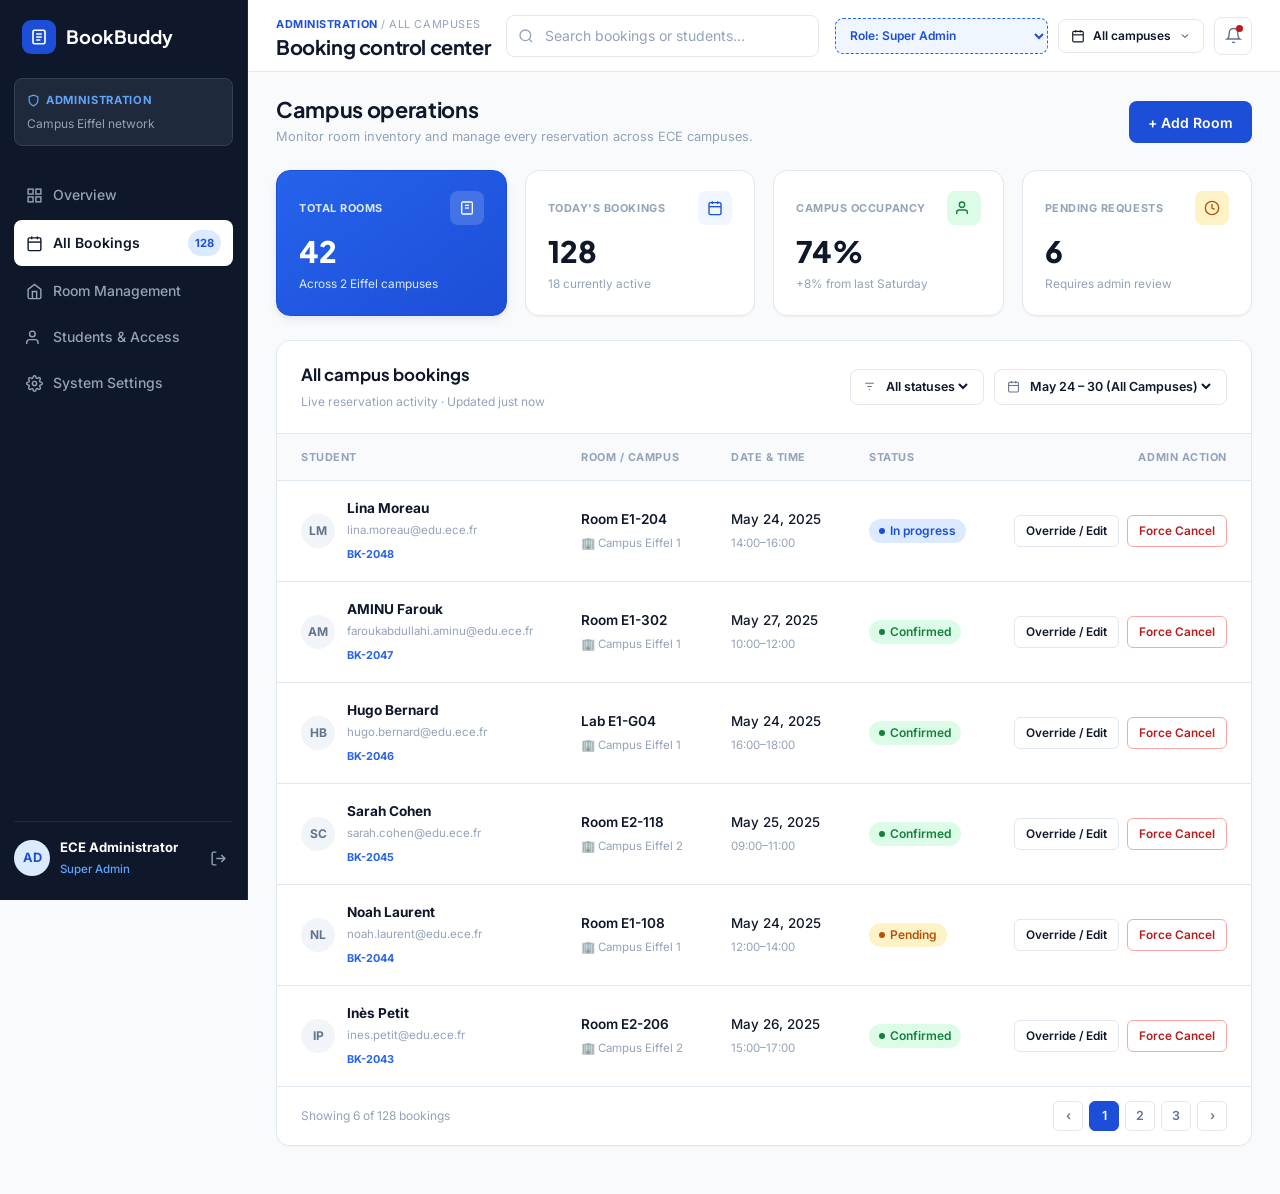
==== admin.html @ 1bf8eba7 "feat: add my bookings management and admin control panel" ====
<!DOCTYPE html>
<html lang="en">
<head>
  <meta charset="UTF-8" />
  <meta name="viewport" content="width=device-width, initial-scale=1.0" />
  <title>BookBuddy — Administrator Control Panel</title>
  <link rel="stylesheet" href="assets/css/global.css" />
  <link rel="stylesheet" href="assets/css/admin.css" />
</head>
<body>

  <div class="app-shell">
    <!-- Dark Admin Sidebar injected by layout.js -->
    <div id="sidebar-slot"></div>

    <div class="main-wrapper">
      <!-- Top Navbar injected by layout.js -->
      <div id="navbar-slot"></div>

      <main class="page-content">

        <!-- Campus Operations Header -->
        <section class="admin-ops-header">
          <div>
            <h2 class="ops-title">Campus operations</h2>
            <p class="ops-subtitle">Monitor room inventory and manage every reservation across ECE campuses.</p>
          </div>

          <button type="button" id="open-add-room-btn" class="btn btn-primary">
            <span>+ Add Room</span>
          </button>
        </section>

        <!-- 4 KPI Metric Cards (Screen 7) -->
        <section class="grid-4 admin-kpi-grid" aria-label="Campus KPIs">

          <!-- Card 1: Primary Blue Highlighted Card -->
          <article class="kpi-card kpi-card-primary">
            <div class="kpi-top">
              <span class="kpi-label">TOTAL ROOMS</span>
              <span class="kpi-icon-box kpi-icon-light">
                <svg width="16" height="16" viewBox="0 0 24 24" fill="none" stroke="currentColor" stroke-width="2">
                  <rect x="4" y="3" width="16" height="18" rx="2"/><line x1="9" y1="8" x2="15" y2="8"/><line x1="9" y1="12" x2="15" y2="12"/>
                </svg>
              </span>
            </div>
            <div id="kpi-total-rooms" class="kpi-value">42</div>
            <div class="kpi-subtext">Across 2 Eiffel campuses</div>
          </article>

          <!-- Card 2: Today's Bookings -->
          <article class="kpi-card">
            <div class="kpi-top">
              <span class="kpi-label">TODAY'S BOOKINGS</span>
              <span class="kpi-icon-box kpi-icon-blue">
                <svg width="16" height="16" viewBox="0 0 24 24" fill="none" stroke="currentColor" stroke-width="2">
                  <rect x="3" y="4" width="18" height="18" rx="2"/><line x1="16" y1="2" x2="16" y2="6"/><line x1="8" y1="2" x2="8" y2="6"/><line x1="3" y1="10" x2="21" y2="10"/>
                </svg>
              </span>
            </div>
            <div id="kpi-todays-bookings" class="kpi-value">128</div>
            <div class="kpi-subtext">18 currently active</div>
          </article>

          <!-- Card 3: Campus Occupancy -->
          <article class="kpi-card">
            <div class="kpi-top">
              <span class="kpi-label">CAMPUS OCCUPANCY</span>
              <span class="kpi-icon-box kpi-icon-green">
                <svg width="16" height="16" viewBox="0 0 24 24" fill="none" stroke="currentColor" stroke-width="2">
                  <path d="M17 21v-2a4 4 0 0 0-4-4H5a4 4 0 0 0-4 4v2"/><circle cx="9" cy="7" r="4"/>
                </svg>
              </span>
            </div>
            <div id="kpi-occupancy" class="kpi-value">74%</div>
            <div class="kpi-subtext">+8% from last Saturday</div>
          </article>

          <!-- Card 4: Pending Requests -->
          <article class="kpi-card">
            <div class="kpi-top">
              <span class="kpi-label">PENDING REQUESTS</span>
              <span class="kpi-icon-box kpi-icon-amber">
                <svg width="16" height="16" viewBox="0 0 24 24" fill="none" stroke="currentColor" stroke-width="2">
                  <circle cx="12" cy="12" r="10"/><polyline points="12 6 12 12 16 14"/>
                </svg>
              </span>
            </div>
            <div id="kpi-pending" class="kpi-value">6</div>
            <div class="kpi-subtext">Requires admin review</div>
          </article>

        </section>

        <!-- Master Campus Bookings Table Card -->
        <section class="admin-table-card">
          <div class="table-card-header">
            <div>
              <h3 class="table-card-title">All campus bookings</h3>
              <p class="table-card-sub">Live reservation activity · Updated just now</p>
            </div>

            <div class="table-filters-right">
              <div class="table-filter-pill">
                <svg width="13" height="13" viewBox="0 0 24 24" fill="none" stroke="currentColor" stroke-width="2">
                  <line x1="4" y1="6" x2="20" y2="6"/><line x1="8" y1="12" x2="16" y2="12"/><line x1="11" y1="18" x2="13" y2="18"/>
                </svg>
                <select id="admin-status-filter" aria-label="Filter bookings by status">
                  <option value="all">All statuses</option>
                  <option value="Confirmed">Confirmed</option>
                  <option value="In progress">In progress</option>
                  <option value="Pending">Pending</option>
                  <option value="Cancelled">Cancelled</option>
                </select>
              </div>

              <div class="table-filter-pill">
                <svg width="13" height="13" viewBox="0 0 24 24" fill="none" stroke="currentColor" stroke-width="2">
                  <rect x="3" y="4" width="18" height="18" rx="2"/><line x1="16" y1="2" x2="16" y2="6"/><line x1="8" y1="2" x2="8" y2="6"/><line x1="3" y1="10" x2="21" y2="10"/>
                </svg>
                <select id="admin-campus-filter" aria-label="Filter bookings by campus">
                  <option value="all">May 24 – 30 (All Campuses)</option>
                  <option value="Campus Eiffel 1">Campus Eiffel 1</option>
                  <option value="Campus Eiffel 2">Campus Eiffel 2</option>
                </select>
              </div>
            </div>
          </div>

          <!-- Responsive Table Wrapper -->
          <div class="table-responsive-wrapper">
            <table class="bookings-table">
              <thead>
                <tr>
                  <th>STUDENT</th>
                  <th>ROOM / CAMPUS</th>
                  <th>DATE &amp; TIME</th>
                  <th>STATUS</th>
                  <th style="text-align: right;">ADMIN ACTION</th>
                </tr>
              </thead>
              <tbody id="admin-bookings-tbody"></tbody>
            </table>
          </div>

          <!-- Table Footer & Pagination -->
          <div class="table-card-footer">
            <span id="table-showing-label" class="showing-text">Showing 6 of 128 bookings</span>

            <div class="pagination-controls" role="navigation" aria-label="Table Pagination">
              <button type="button" class="page-btn" aria-label="Previous page">‹</button>
              <button type="button" class="page-btn active">1</button>
              <button type="button" class="page-btn">2</button>
              <button type="button" class="page-btn">3</button>
              <button type="button" class="page-btn" aria-label="Next page">›</button>
            </div>
          </div>
        </section>

      </main>
    </div>
  </div>

  <!-- ======================================================================
       Modal 1: + Add New Room Modal (Pushes directly into localStorage)
       ====================================================================== -->
  <div id="add-room-modal" class="modal-overlay" role="dialog" aria-modal="true" aria-labelledby="add-room-title" hidden>
    <div class="modal-card">
      <div class="modal-header">
        <div>
          <h2 id="add-room-title" class="modal-title">Add New Campus Room</h2>
          <p class="modal-subtitle">Publish a new study room or lab to the BookBuddy catalog.</p>
        </div>
        <button type="button" id="close-add-room-btn" class="modal-close-btn" aria-label="Close modal">✕</button>
      </div>

      <form id="add-room-form" class="modal-body">
        <div class="modal-row-2">
          <div class="form-group">
            <label for="new-room-name" class="form-label">Room Name / Number</label>
            <input type="text" id="new-room-name" class="form-input" placeholder="e.g. Room E2-304" required />
          </div>

          <div class="form-group">
            <label for="new-room-campus" class="form-label">Campus</label>
            <select id="new-room-campus" class="form-select">
              <option value="Campus Eiffel 1">Campus Eiffel 1</option>
              <option value="Campus Eiffel 2">Campus Eiffel 2</option>
            </select>
          </div>
        </div>

        <div class="modal-row-3">
          <div class="form-group">
            <label for="new-room-floor" class="form-label">Floor</label>
            <select id="new-room-floor" class="form-select">
              <option value="Ground floor">Ground floor</option>
              <option value="Floor 1">Floor 1</option>
              <option value="Floor 2" selected>Floor 2</option>
              <option value="Floor 3">Floor 3</option>
            </select>
          </div>

          <div class="form-group">
            <label for="new-room-category" class="form-label">Room Type</label>
            <select id="new-room-category" class="form-select">
              <option value="Group Work">Group Work</option>
              <option value="Silent Study">Silent Study</option>
              <option value="Lab">Lab</option>
            </select>
          </div>

          <div class="form-group">
            <label for="new-room-capacity" class="form-label">Max Capacity</label>
            <input type="number" id="new-room-capacity" class="form-input" min="1" max="40" value="6" required />
          </div>
        </div>

        <div class="form-group">
          <label class="form-label">Included Amenities</label>
          <div class="amenities-checkbox-grid">
            <label class="amenity-check-pill"><input type="checkbox" value="Whiteboard" checked /> Whiteboard</label>
            <label class="amenity-check-pill"><input type="checkbox" value="TV" checked /> TV Display</label>
            <label class="amenity-check-pill"><input type="checkbox" value="Projector" /> Projector</label>
            <label class="amenity-check-pill"><input type="checkbox" value="PC stations" /> PC stations</label>
          </div>
        </div>

        <div class="modal-footer">
          <button type="button" id="cancel-add-room-btn" class="btn btn-outline btn-sm">Cancel</button>
          <button type="submit" class="btn btn-primary btn-sm">+ Publish Room</button>
        </div>
      </form>
    </div>
  </div>

  <!-- ======================================================================
       Modal 2: Admin Override / Edit Reservation Modal
       ====================================================================== -->
  <div id="override-modal" class="modal-overlay" role="dialog" aria-modal="true" aria-labelledby="override-modal-title" hidden>
    <div class="modal-card">
      <div class="modal-header">
        <div>
          <h2 id="override-modal-title" class="modal-title">Override Reservation</h2>
          <p id="override-modal-sub" class="modal-subtitle">Modify booking status, room assignment, or schedule.</p>
        </div>
        <button type="button" id="close-override-btn" class="modal-close-btn" aria-label="Close modal">✕</button>
      </div>

      <form id="override-booking-form" class="modal-body">
        <div class="modal-row-2">
          <div class="form-group">
            <label for="override-room" class="form-label">Assigned Room</label>
            <input type="text" id="override-room" class="form-input" required />
          </div>

          <div class="form-group">
            <label for="override-status" class="form-label">Reservation Status</label>
            <select id="override-status" class="form-select">
              <option value="Confirmed">Confirmed</option>
              <option value="In progress">In progress</option>
              <option value="Pending">Pending</option>
              <option value="Cancelled">Cancelled</option>
            </select>
          </div>
        </div>

        <div class="form-group">
          <label for="override-slot" class="form-label">Time Window</label>
          <input type="text" id="override-slot" class="form-input" placeholder="e.g. 14:00–16:00" required />
        </div>

        <div class="modal-footer">
          <button type="button" id="cancel-override-btn" class="btn btn-outline btn-sm">Close</button>
          <button type="submit" class="btn btn-primary btn-sm">Apply Override</button>
        </div>
      </form>
    </div>
  </div>

  <!-- Feedback Toast -->
  <div id="admin-toast" class="toast-banner" role="status" aria-live="polite" hidden></div>

  <script src="assets/js/layout.js"></script>
  <script src="assets/js/admin.js"></script>
</body>
</html>
---- assets/css/global.css ----
/* ==========================================================================
   BookBuddy Global Stylesheet & Core Component Library
   ========================================================================== */

@import url('https://fonts.googleapis.com/css2?family=Inter:wght@400;500;600;700&family=Plus+Jakarta+Sans:wght@600;700;800&display=swap');
@import url('variables.css');

/* 1. CSS Reset & Base Setup */
*, *::before, *::after {
  box-sizing: border-box;
  margin: 0;
  padding: 0;
}

html {
  font-size: 16px;
  scroll-behavior: smooth;
  -webkit-font-smoothing: antialiased;
}

body {
  font-family: var(--font-sans);
  font-size: var(--text-body-size);
  line-height: var(--text-body-lh);
  color: var(--color-text-primary);
  background-color: var(--color-bg-canvas);
  min-height: 100vh;
}

a {
  color: inherit;
  text-decoration: none;
  transition: color var(--transition-fast);
}

ul, ol {
  list-style: none;
}

img {
  max-width: 100%;
  display: block;
}

button, input, select, textarea {
  font-family: inherit;
  font-size: inherit;
  color: inherit;
}

/* 2. Typography Hierarchy (Style Guide Section 02) */
h1, .text-display {
  font-family: var(--font-brand);
  font-size: var(--text-display-size);
  line-height: var(--text-display-lh);
  font-weight: 700;
  letter-spacing: -0.02em;
  color: var(--color-text-primary);
}

h2, .text-h2 {
  font-family: var(--font-brand);
  font-size: var(--text-h2-size);
  line-height: var(--text-h2-lh);
  font-weight: 600;
  letter-spacing: -0.015em;
  color: var(--color-text-primary);
}

h3, .text-h3 {
  font-family: var(--font-brand);
  font-size: var(--text-h3-size);
  line-height: var(--text-h3-lh);
  font-weight: 500;
  color: var(--color-text-primary);
}

.text-body {
  font-size: var(--text-body-size);
  line-height: var(--text-body-lh);
  font-weight: 400;
}

.text-caption {
  font-size: var(--text-caption-size);
  line-height: var(--text-caption-lh);
  font-weight: 500;
}

.text-secondary { color: var(--color-text-secondary); }
.text-muted { color: var(--color-text-muted); }
.text-accent { color: var(--color-accent); }

/* 3. Status Badges & Filter Chips (Style Guide Section 03) */
.badge {
  display: inline-flex;
  align-items: center;
  gap: 5px;
  padding: 4px 10px;
  border-radius: var(--radius-pill);
  font-size: var(--text-caption-size);
  line-height: var(--text-caption-lh);
  font-weight: 600;
  white-space: nowrap;
  user-select: none;
}

.badge-available {
  background-color: var(--status-available-bg);
  color: var(--status-available-text);
}

.badge-full {
  background-color: var(--status-full-bg);
  color: var(--status-full-text);
}

.badge-event {
  background-color: var(--status-event-bg);
  color: var(--status-event-text);
}

.badge-progress {
  background-color: var(--status-progress-bg);
  color: var(--status-progress-text);
}

/* Interactive Filter Chips */
.chip {
  display: inline-flex;
  align-items: center;
  gap: 6px;
  height: 34px;
  padding: 0 14px;
  border-radius: var(--radius-pill);
  border: 1px solid var(--color-border);
  background-color: var(--color-bg-surface);
  color: var(--color-text-secondary);
  font-size: var(--text-caption-size);
  font-weight: 500;
  cursor: pointer;
  transition: all var(--transition-fast);
}

.chip:hover {
  border-color: var(--color-text-muted);
  color: var(--color-text-primary);
}

.chip.active {
  background-color: var(--color-accent-tint);
  border-color: var(--color-accent);
  color: var(--color-primary);
  font-weight: 600;
}

/* 4. Core Component Library: Buttons & Inputs (Style Guide Section 04) */
.btn {
  display: inline-flex;
  align-items: center;
  justify-content: center;
  gap: 8px;
  height: var(--control-height);
  padding: 0 18px;
  border-radius: var(--radius-md);
  font-size: var(--text-body-size);
  font-weight: 600;
  border: 1px solid transparent;
  cursor: pointer;
  transition: all var(--transition-fast);
  white-space: nowrap;
}

.btn-primary {
  background-color: var(--color-primary);
  color: var(--color-text-inverse);
}

.btn-primary:hover:not(:disabled) {
  background-color: var(--color-primary-hover);
  box-shadow: 0 4px 10px rgba(29, 78, 216, 0.22);
}

.btn-outline {
  background-color: var(--color-bg-surface);
  border-color: var(--color-border);
  color: var(--color-text-primary);
}

.btn-outline:hover:not(:disabled) {
  background-color: var(--color-bg-canvas);
  border-color: var(--color-text-muted);
}

.btn-danger {
  background-color: var(--color-bg-surface);
  border-color: var(--status-full-border);
  color: var(--status-full-text);
}

.btn-danger:hover:not(:disabled) {
  background-color: var(--status-full-bg);
}

.btn-disabled,
.btn:disabled {
  background-color: var(--color-bg-muted);
  border-color: var(--color-border);
  color: var(--color-text-muted);
  cursor: not-allowed;
  box-shadow: none;
}

.btn-block {
  width: 100%;
}

.btn-sm {
  height: 34px;
  padding: 0 12px;
  font-size: var(--text-caption-size);
}

/* Form Controls */
.form-group {
  display: flex;
  flex-direction: column;
  gap: 6px;
}

.form-label {
  font-size: var(--text-caption-size);
  font-weight: 600;
  color: var(--color-text-primary);
}

.input-wrapper {
  position: relative;
  display: flex;
  align-items: center;
}

.input-icon {
  position: absolute;
  left: 12px;
  color: var(--color-text-muted);
  pointer-events: none;
  display: flex;
  align-items: center;
}

.form-input, .form-select {
  width: 100%;
  height: var(--control-height);
  padding: 0 14px;
  border-radius: var(--radius-md);
  border: 1px solid var(--color-border);
  background-color: var(--color-bg-surface);
  color: var(--color-text-primary);
  font-size: var(--text-body-size);
  transition: border-color var(--transition-fast), box-shadow var(--transition-fast);
  outline: none;
}

.input-wrapper .form-input {
  padding-left: 38px;
}

.form-input::placeholder {
  color: var(--color-text-muted);
}

.form-input:focus, .form-select:focus {
  border: 2px solid var(--color-accent);
  padding-left: 13px;
}

.input-wrapper .form-input:focus {
  padding-left: 37px;
}

.form-input.input-error {
  border: 1.5px solid var(--status-full-text);
}

.error-message {
  font-size: var(--text-caption-size);
  color: var(--status-full-text);
  margin-top: 2px;
}

/* 5. Brand Logo Component */
.brand-logo {
  display: inline-flex;
  align-items: center;
  gap: 10px;
  font-family: var(--font-brand);
  font-weight: 700;
  font-size: 1.15rem;
  color: var(--color-text-primary);
}

.brand-logo-icon {
  width: 34px;
  height: 34px;
  border-radius: 9px;
  background-color: var(--color-primary);
  color: var(--color-text-inverse);
  display: inline-flex;
  align-items: center;
  justify-content: center;
  flex-shrink: 0;
}

/* 6. Authenticated App Shell (Sidebar + Main Content Area) */
.app-shell {
  display: flex;
  min-height: 100vh;
  background-color: var(--color-bg-canvas);
}

.sidebar {
  width: var(--sidebar-width);
  background-color: var(--color-bg-surface);
  border-right: 1px solid var(--color-border);
  display: flex;
  flex-direction: column;
  justify-content: space-between;
  position: fixed;
  top: 0;
  left: 0;
  bottom: 0;
  z-index: 100;
  padding: 20px 14px;
  transition: transform 0.25s ease;
}

/* Admin Dark Sidebar Theme (Screen 7) */
.sidebar.sidebar-dark {
  background-color: var(--color-text-primary);
  border-right-color: #1E293B;
  color: var(--color-text-inverse);
}

.sidebar.sidebar-dark .brand-logo {
  color: var(--color-text-inverse);
}

.sidebar-top {
  display: flex;
  flex-direction: column;
  gap: 24px;
}

.sidebar-brand-box {
  padding: 0 8px;
}

.admin-badge-box {
  background-color: #1E293B;
  border: 1px solid #334155;
  border-radius: var(--radius-md);
  padding: 10px 12px;
  margin-bottom: 4px;
}

.admin-badge-title {
  font-size: 0.7rem;
  font-weight: 700;
  letter-spacing: 0.06em;
  text-transform: uppercase;
  color: #60A5FA;
  display: flex;
  align-items: center;
  gap: 6px;
}

.admin-badge-sub {
  font-size: 0.75rem;
  color: var(--color-text-muted);
  margin-top: 2px;
}

.sidebar-nav {
  display: flex;
  flex-direction: column;
  gap: 4px;
}

.nav-item {
  display: flex;
  align-items: center;
  justify-content: space-between;
  padding: 10px 12px;
  border-radius: var(--radius-md);
  color: var(--color-text-secondary);
  font-weight: 500;
  font-size: var(--text-body-size);
  transition: all var(--transition-fast);
}

.nav-item-left {
  display: flex;
  align-items: center;
  gap: 10px;
}

.nav-item:hover {
  background-color: var(--color-bg-canvas);
  color: var(--color-text-primary);
}

.nav-item.active {
  background-color: var(--color-accent-tint);
  color: var(--color-primary);
  font-weight: 600;
}

.sidebar-dark .nav-item {
  color: var(--color-text-muted);
}

.sidebar-dark .nav-item:hover {
  background-color: #1E293B;
  color: var(--color-text-inverse);
}

.sidebar-dark .nav-item.active {
  background-color: var(--color-bg-surface);
  color: var(--color-text-primary);
}

.nav-count-pill {
  background-color: #DBEAFE;
  color: var(--color-primary);
  font-size: 0.7rem;
  font-weight: 700;
  padding: 2px 7px;
  border-radius: var(--radius-pill);
}

.sidebar-footer {
  border-top: 1px solid var(--color-border);
  padding-top: 14px;
  display: flex;
  align-items: center;
  justify-content: space-between;
  gap: 8px;
}

.sidebar-dark .sidebar-footer {
  border-top-color: #1E293B;
}

.user-profile-mini {
  display: flex;
  align-items: center;
  gap: 10px;
  overflow: hidden;
}

.avatar-circle {
  width: 36px;
  height: 36px;
  border-radius: 50%;
  background-color: #DBEAFE;
  color: var(--color-primary);
  font-weight: 700;
  font-size: 0.8rem;
  display: inline-flex;
  align-items: center;
  justify-content: center;
  flex-shrink: 0;
}

.user-info-text {
  overflow: hidden;
}

.user-info-name {
  font-size: 0.82rem;
  font-weight: 700;
  white-space: nowrap;
  overflow: hidden;
  text-overflow: ellipsis;
}

.user-info-role {
  font-size: 0.72rem;
  color: var(--color-accent);
  font-weight: 500;
}

.sidebar-dark .user-info-role {
  color: #60A5FA;
}

.logout-btn {
  background: transparent;
  border: none;
  color: var(--color-text-muted);
  cursor: pointer;
  padding: 6px;
  border-radius: var(--radius-sm);
  display: inline-flex;
  align-items: center;
}

.logout-btn:hover {
  color: var(--status-full-text);
  background-color: var(--status-full-bg);
}

/* Main Content Wrapper */
.main-wrapper {
  flex: 1;
  margin-left: var(--sidebar-width);
  display: flex;
  flex-direction: column;
  min-width: 0;
}

/* Top Navbar */
.top-navbar {
  height: var(--navbar-height);
  background-color: var(--color-bg-surface);
  border-bottom: 1px solid var(--color-border);
  padding: 0 28px;
  display: flex;
  align-items: center;
  justify-content: space-between;
  gap: 16px;
  position: sticky;
  top: 0;
  z-index: 80;
}

.navbar-left {
  display: flex;
  align-items: center;
  gap: 14px;
}

.mobile-menu-btn {
  display: none;
  background: none;
  border: 1px solid var(--color-border);
  border-radius: var(--radius-md);
  padding: 8px;
  cursor: pointer;
}

.page-title-group h1 {
  font-size: 1.25rem;
  line-height: 1.5rem;
  font-weight: 700;
}

.page-title-group p {
  font-size: 0.75rem;
  color: var(--color-text-secondary);
}

.navbar-search {
  flex: 1;
  max-width: 400px;
}

.navbar-right {
  display: flex;
  align-items: center;
  gap: 10px;
}

.role-switcher-select {
  height: 36px;
  padding: 0 10px;
  border-radius: var(--radius-md);
  border: 1px dashed var(--color-accent);
  background-color: var(--color-accent-tint);
  color: var(--color-primary);
  font-size: 0.75rem;
  font-weight: 600;
  cursor: pointer;
}

.icon-btn {
  width: 38px;
  height: 38px;
  border-radius: var(--radius-md);
  border: 1px solid var(--color-border);
  background-color: var(--color-bg-surface);
  color: var(--color-text-secondary);
  display: inline-flex;
  align-items: center;
  justify-content: center;
  cursor: pointer;
  position: relative;
}

.icon-btn .notif-dot {
  position: absolute;
  top: 7px;
  right: 8px;
  width: 7px;
  height: 7px;
  background-color: var(--status-full-text);
  border-radius: 50%;
}

.page-content {
  padding: 24px 28px 48px;
  max-width: 1360px;
  width: 100%;
  margin: 0 auto;
}

/* Responsive Utilities & Grid System */
.grid-3 {
  display: grid;
  grid-template-columns: repeat(3, minmax(0, 1fr));
  gap: 20px;
}

.grid-4 {
  display: grid;
  grid-template-columns: repeat(4, minmax(0, 1fr));
  gap: 18px;
}

/* Mobile Sidebar Backdrop */
.sidebar-backdrop {
  display: none;
  position: fixed;
  inset: 0;
  background: rgba(15, 23, 42, 0.45);
  z-index: 90;
}

/* Tablet & Mobile Breakpoints */
@media (max-width: 1024px) {
  .grid-3 {
    grid-template-columns: repeat(2, minmax(0, 1fr));
  }
  .grid-4 {
    grid-template-columns: repeat(2, minmax(0, 1fr));
  }
}

@media (max-width: 768px) {
  .sidebar {
    transform: translateX(-100%);
  }
  .sidebar.open {
    transform: translateX(0);
  }
  .sidebar-backdrop.open {
    display: block;
  }
  .main-wrapper {
    margin-left: 0;
  }
  .mobile-menu-btn {
    display: inline-flex;
  }
  .navbar-search {
    display: none;
  }
  .top-navbar {
    padding: 0 16px;
  }
  .page-content {
    padding: 18px 16px 36px;
  }
  .grid-3, .grid-4 {
    grid-template-columns: 1fr;
  }
}
---- assets/css/admin.css ----
/* ==========================================================================
   Screen 7: Administrator Control Panel Styles
   ========================================================================== */

.admin-ops-header {
  display: flex;
  align-items: center;
  justify-content: space-between;
  gap: 16px;
  margin-bottom: 22px;
}

.ops-title {
  font-size: 1.35rem;
  line-height: 1.75rem;
  font-weight: 700;
}

.ops-subtitle {
  font-size: 0.8rem;
  color: var(--color-text-muted);
  margin-top: 2px;
}

/* 1. KPI Metric Cards */
.admin-kpi-grid {
  margin-bottom: 24px;
}

.kpi-card {
  background-color: var(--color-bg-surface);
  border: 1px solid var(--color-border);
  border-radius: 14px;
  padding: 20px 22px;
  box-shadow: var(--shadow-xs);
}

.kpi-card-primary {
  background: linear-gradient(145deg, #2563EB 0%, #1D4ED8 100%);
  border-color: var(--color-primary);
  color: var(--color-text-inverse);
  box-shadow: var(--shadow-md);
}

.kpi-top {
  display: flex;
  align-items: center;
  justify-content: space-between;
  margin-bottom: 10px;
}

.kpi-label {
  font-size: 0.68rem;
  font-weight: 700;
  letter-spacing: 0.05em;
  text-transform: uppercase;
  color: var(--color-text-muted);
}

.kpi-card-primary .kpi-label {
  color: #DBEAFE;
}

.kpi-icon-box {
  width: 34px;
  height: 34px;
  border-radius: 8px;
  display: inline-flex;
  align-items: center;
  justify-content: center;
}

.kpi-icon-light {
  background: rgba(255, 255, 255, 0.16);
  color: #FFFFFF;
}

.kpi-icon-blue {
  background-color: var(--color-accent-tint);
  color: var(--color-primary);
}

.kpi-icon-green {
  background-color: var(--status-available-bg);
  color: var(--status-available-text);
}

.kpi-icon-amber {
  background-color: var(--status-event-bg);
  color: var(--status-event-text);
}

.kpi-value {
  font-family: var(--font-brand);
  font-size: 1.85rem;
  line-height: 2.1rem;
  font-weight: 800;
  margin-bottom: 4px;
}

.kpi-subtext {
  font-size: 0.74rem;
  color: var(--color-text-muted);
}

.kpi-card-primary .kpi-subtext {
  color: #DBEAFE;
}

/* 2. Master Bookings Table Card */
.admin-table-card {
  background-color: var(--color-bg-surface);
  border: 1px solid var(--color-border);
  border-radius: 14px;
  box-shadow: var(--shadow-xs);
  overflow: hidden;
}

.table-card-header {
  padding: 20px 24px;
  border-bottom: 1px solid var(--color-border);
  display: flex;
  align-items: center;
  justify-content: space-between;
  flex-wrap: wrap;
  gap: 14px;
}

.table-card-title {
  font-size: 1.05rem;
  font-weight: 700;
}

.table-card-sub {
  font-size: 0.75rem;
  color: var(--color-text-muted);
  margin-top: 2px;
}

.table-filters-right {
  display: flex;
  align-items: center;
  flex-wrap: wrap;
  gap: 10px;
}

.table-filter-pill {
  display: inline-flex;
  align-items: center;
  gap: 6px;
  height: 36px;
  padding: 0 12px;
  border-radius: var(--radius-md);
  border: 1px solid var(--color-border);
  background-color: var(--color-bg-surface);
  color: var(--color-text-secondary);
}

.table-filter-pill select {
  border: none;
  background: transparent;
  font-size: 0.78rem;
  font-weight: 600;
  color: var(--color-text-primary);
  outline: none;
  cursor: pointer;
}

/* Table Layout */
.table-responsive-wrapper {
  width: 100%;
  overflow-x: auto;
}

.bookings-table {
  width: 100%;
  border-collapse: collapse;
  min-width: 780px;
}

.bookings-table th {
  text-align: left;
  padding: 12px 24px;
  font-size: 0.68rem;
  font-weight: 700;
  letter-spacing: 0.05em;
  text-transform: uppercase;
  color: var(--color-text-muted);
  background-color: #F8FAFC;
  border-bottom: 1px solid var(--color-border);
}

.bookings-table td {
  padding: 16px 24px;
  border-bottom: 1px solid var(--color-border);
  vertical-align: middle;
}

.bookings-table tbody tr:hover {
  background-color: #FAFCFF;
}

.student-cell {
  display: flex;
  align-items: center;
  gap: 12px;
}

.student-initials {
  width: 34px;
  height: 34px;
  border-radius: 50%;
  background-color: var(--color-bg-muted);
  color: var(--color-text-secondary);
  font-size: 0.75rem;
  font-weight: 700;
  display: inline-flex;
  align-items: center;
  justify-content: center;
  flex-shrink: 0;
}

.student-name {
  font-size: 0.85rem;
  font-weight: 700;
  color: var(--color-text-primary);
}

.student-email {
  font-size: 0.72rem;
  color: var(--color-text-muted);
}

.booking-id-tag {
  display: inline-block;
  font-size: 0.68rem;
  font-weight: 700;
  color: var(--color-accent);
  margin-top: 2px;
}

.room-cell-name {
  font-size: 0.85rem;
  font-weight: 600;
  color: var(--color-text-primary);
}

.room-cell-campus {
  font-size: 0.72rem;
  color: var(--color-text-muted);
  margin-top: 2px;
}

.date-cell-main {
  font-size: 0.84rem;
  font-weight: 500;
  color: var(--color-text-primary);
}

.date-cell-time {
  font-size: 0.72rem;
  color: var(--color-text-muted);
  margin-top: 2px;
}

.status-dot {
  width: 6px;
  height: 6px;
  border-radius: 50%;
  background-color: currentColor;
  display: inline-block;
}

.admin-actions-cell {
  text-align: right;
  white-space: nowrap;
}

.admin-action-group {
  display: inline-flex;
  align-items: center;
  gap: 8px;
}

.btn-override {
  height: 32px;
  padding: 0 11px;
  font-size: 0.74rem;
  font-weight: 600;
  border-radius: var(--radius-sm);
  border: 1px solid var(--color-border);
  background-color: var(--color-bg-surface);
  color: var(--color-text-primary);
  cursor: pointer;
  transition: all var(--transition-fast);
}

.btn-override:hover {
  border-color: var(--color-accent);
  color: var(--color-primary);
  background-color: var(--color-accent-tint);
}

.btn-force-cancel {
  height: 32px;
  padding: 0 11px;
  font-size: 0.74rem;
  font-weight: 600;
  border-radius: var(--radius-sm);
  border: 1px solid var(--status-full-border);
  background-color: var(--color-bg-surface);
  color: var(--status-full-text);
  cursor: pointer;
  transition: all var(--transition-fast);
}

.btn-force-cancel:hover:not(:disabled) {
  background-color: var(--status-full-bg);
}

.btn-force-cancel:disabled {
  opacity: 0.45;
  cursor: not-allowed;
}

/* Table Footer & Pagination */
.table-card-footer {
  padding: 14px 24px;
  display: flex;
  align-items: center;
  justify-content: space-between;
  flex-wrap: wrap;
  gap: 12px;
  background-color: var(--color-bg-surface);
}

.showing-text {
  font-size: 0.75rem;
  color: var(--color-text-muted);
}

.pagination-controls {
  display: inline-flex;
  align-items: center;
  gap: 6px;
}

.page-btn {
  width: 30px;
  height: 30px;
  border-radius: var(--radius-sm);
  border: 1px solid var(--color-border);
  background-color: var(--color-bg-surface);
  color: var(--color-text-secondary);
  font-size: 0.78rem;
  font-weight: 600;
  cursor: pointer;
  display: inline-flex;
  align-items: center;
  justify-content: center;
}

.page-btn.active {
  background-color: var(--color-primary);
  border-color: var(--color-primary);
  color: var(--color-text-inverse);
}

/* 3. Modals (+ Add Room & Override) */
.modal-overlay {
  position: fixed;
  inset: 0;
  background-color: rgba(15, 23, 42, 0.58);
  backdrop-filter: blur(3px);
  display: flex;
  align-items: center;
  justify-content: center;
  padding: 20px;
  z-index: 200;
}

.modal-overlay[hidden] {
  display: none !important;
}

.modal-card {
  width: 100%;
  max-width: 520px;
  background-color: var(--color-bg-surface);
  border-radius: 16px;
  border: 1px solid var(--color-border);
  box-shadow: var(--shadow-modal);
  overflow: hidden;
}

.modal-header {
  padding: 20px 24px 14px;
  border-bottom: 1px solid var(--color-border);
  display: flex;
  align-items: flex-start;
  justify-content: space-between;
}

.modal-title {
  font-size: 1.15rem;
  font-weight: 700;
}

.modal-subtitle {
  font-size: 0.76rem;
  color: var(--color-text-muted);
}

.modal-close-btn {
  width: 30px;
  height: 30px;
  border-radius: 50%;
  border: 1px solid var(--color-border);
  background: var(--color-bg-canvas);
  cursor: pointer;
}

.modal-body {
  padding: 18px 24px 22px;
  display: flex;
  flex-direction: column;
  gap: 14px;
}

.modal-row-2 {
  display: grid;
  grid-template-columns: 1fr 1fr;
  gap: 12px;
}

.modal-row-3 {
  display: grid;
  grid-template-columns: 1fr 1fr 1fr;
  gap: 10px;
}

.amenities-checkbox-grid {
  display: flex;
  flex-wrap: wrap;
  gap: 8px;
}

.amenity-check-pill {
  display: inline-flex;
  align-items: center;
  gap: 6px;
  padding: 6px 12px;
  border-radius: var(--radius-pill);
  border: 1px solid var(--color-border);
  background-color: var(--color-bg-canvas);
  font-size: 0.76rem;
  font-weight: 500;
  cursor: pointer;
}

.modal-footer {
  border-top: 1px solid var(--color-border);
  padding-top: 14px;
  display: flex;
  align-items: center;
  justify-content: flex-end;
  gap: 10px;
}

.toast-banner {
  position: fixed;
  bottom: 24px;
  right: 24px;
  background-color: var(--color-text-primary);
  color: var(--color-text-inverse);
  padding: 12px 18px;
  border-radius: var(--radius-md);
  box-shadow: var(--shadow-lg);
  font-size: 0.82rem;
  font-weight: 500;
  z-index: 250;
}

@media (max-width: 640px) {
  .admin-ops-header {
    flex-direction: column;
    align-items: flex-start;
  }
  .modal-row-2, .modal-row-3 {
    grid-template-columns: 1fr;
  }
}
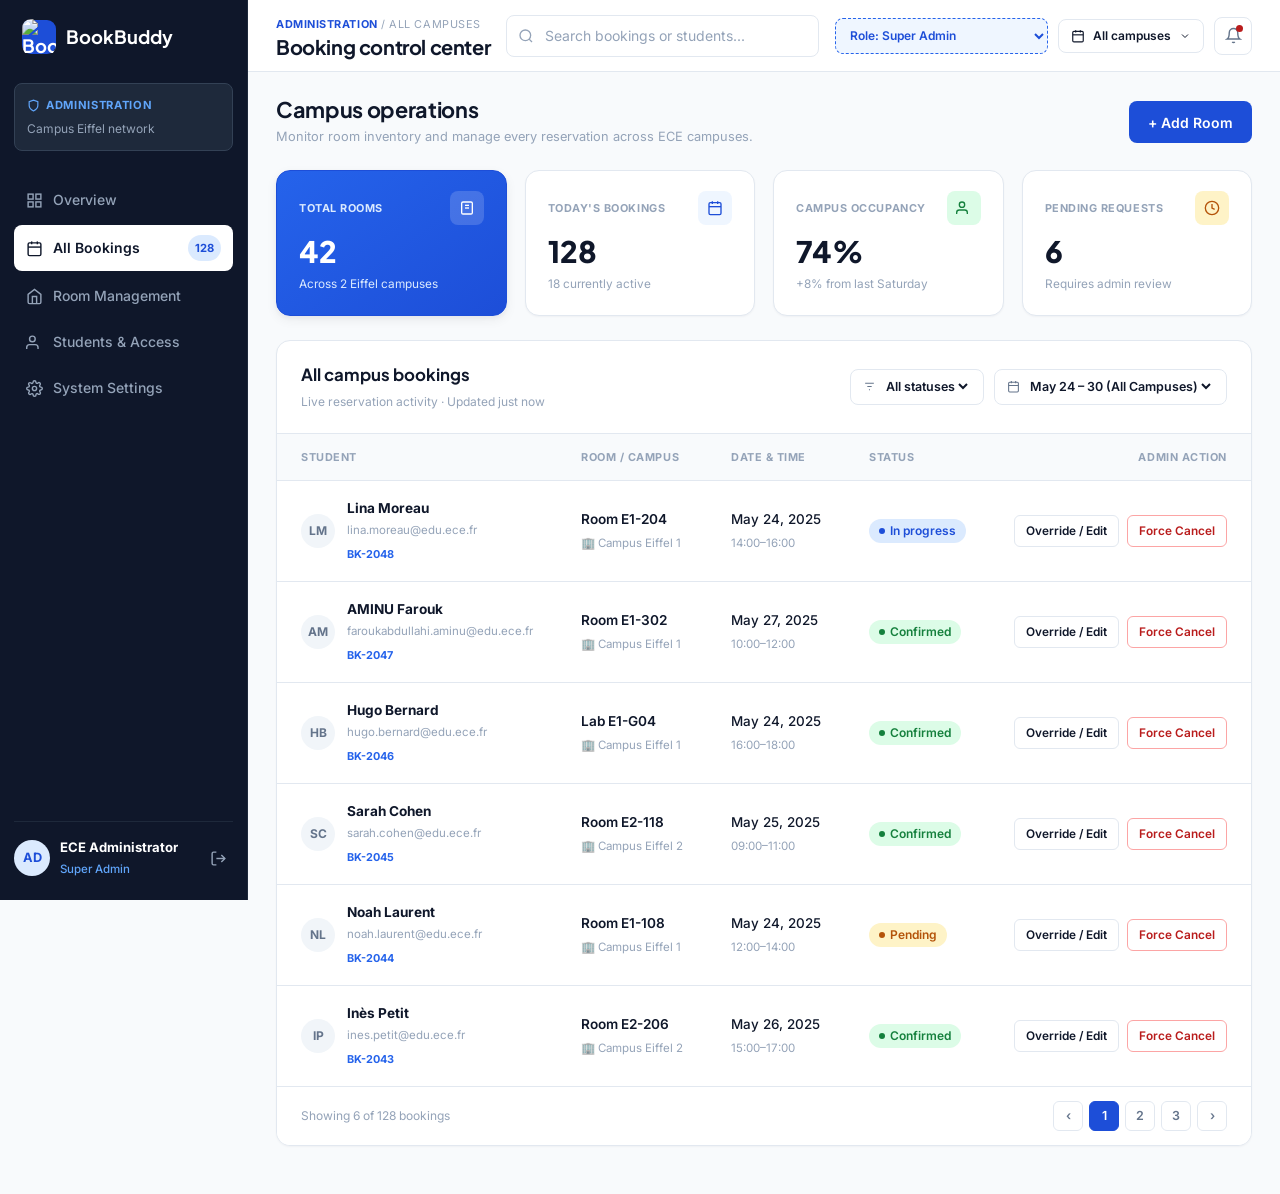
==== commit eee18e04: "chore: replace placeholder assets with local images and clean up code" ====
--- a/admin.html
+++ b/admin.html
@@ -1,5 +1,6 @@
 <!DOCTYPE html>
 <html lang="en">
+
 <head>
   <meta charset="UTF-8" />
   <meta name="viewport" content="width=device-width, initial-scale=1.0" />
@@ -7,6 +8,7 @@
   <link rel="stylesheet" href="assets/css/global.css" />
   <link rel="stylesheet" href="assets/css/admin.css" />
 </head>
+
 <body>
 
   <div class="app-shell">
@@ -40,7 +42,9 @@
               <span class="kpi-label">TOTAL ROOMS</span>
               <span class="kpi-icon-box kpi-icon-light">
                 <svg width="16" height="16" viewBox="0 0 24 24" fill="none" stroke="currentColor" stroke-width="2">
-                  <rect x="4" y="3" width="16" height="18" rx="2"/><line x1="9" y1="8" x2="15" y2="8"/><line x1="9" y1="12" x2="15" y2="12"/>
+                  <rect x="4" y="3" width="16" height="18" rx="2" />
+                  <line x1="9" y1="8" x2="15" y2="8" />
+                  <line x1="9" y1="12" x2="15" y2="12" />
                 </svg>
               </span>
             </div>
@@ -54,7 +58,10 @@
               <span class="kpi-label">TODAY'S BOOKINGS</span>
               <span class="kpi-icon-box kpi-icon-blue">
                 <svg width="16" height="16" viewBox="0 0 24 24" fill="none" stroke="currentColor" stroke-width="2">
-                  <rect x="3" y="4" width="18" height="18" rx="2"/><line x1="16" y1="2" x2="16" y2="6"/><line x1="8" y1="2" x2="8" y2="6"/><line x1="3" y1="10" x2="21" y2="10"/>
+                  <rect x="3" y="4" width="18" height="18" rx="2" />
+                  <line x1="16" y1="2" x2="16" y2="6" />
+                  <line x1="8" y1="2" x2="8" y2="6" />
+                  <line x1="3" y1="10" x2="21" y2="10" />
                 </svg>
               </span>
             </div>
@@ -68,7 +75,8 @@
               <span class="kpi-label">CAMPUS OCCUPANCY</span>
               <span class="kpi-icon-box kpi-icon-green">
                 <svg width="16" height="16" viewBox="0 0 24 24" fill="none" stroke="currentColor" stroke-width="2">
-                  <path d="M17 21v-2a4 4 0 0 0-4-4H5a4 4 0 0 0-4 4v2"/><circle cx="9" cy="7" r="4"/>
+                  <path d="M17 21v-2a4 4 0 0 0-4-4H5a4 4 0 0 0-4 4v2" />
+                  <circle cx="9" cy="7" r="4" />
                 </svg>
               </span>
             </div>
@@ -82,7 +90,8 @@
               <span class="kpi-label">PENDING REQUESTS</span>
               <span class="kpi-icon-box kpi-icon-amber">
                 <svg width="16" height="16" viewBox="0 0 24 24" fill="none" stroke="currentColor" stroke-width="2">
-                  <circle cx="12" cy="12" r="10"/><polyline points="12 6 12 12 16 14"/>
+                  <circle cx="12" cy="12" r="10" />
+                  <polyline points="12 6 12 12 16 14" />
                 </svg>
               </span>
             </div>
@@ -103,7 +112,9 @@
             <div class="table-filters-right">
               <div class="table-filter-pill">
                 <svg width="13" height="13" viewBox="0 0 24 24" fill="none" stroke="currentColor" stroke-width="2">
-                  <line x1="4" y1="6" x2="20" y2="6"/><line x1="8" y1="12" x2="16" y2="12"/><line x1="11" y1="18" x2="13" y2="18"/>
+                  <line x1="4" y1="6" x2="20" y2="6" />
+                  <line x1="8" y1="12" x2="16" y2="12" />
+                  <line x1="11" y1="18" x2="13" y2="18" />
                 </svg>
                 <select id="admin-status-filter" aria-label="Filter bookings by status">
                   <option value="all">All statuses</option>
@@ -116,7 +127,10 @@
 
               <div class="table-filter-pill">
                 <svg width="13" height="13" viewBox="0 0 24 24" fill="none" stroke="currentColor" stroke-width="2">
-                  <rect x="3" y="4" width="18" height="18" rx="2"/><line x1="16" y1="2" x2="16" y2="6"/><line x1="8" y1="2" x2="8" y2="6"/><line x1="3" y1="10" x2="21" y2="10"/>
+                  <rect x="3" y="4" width="18" height="18" rx="2" />
+                  <line x1="16" y1="2" x2="16" y2="6" />
+                  <line x1="8" y1="2" x2="8" y2="6" />
+                  <line x1="3" y1="10" x2="21" y2="10" />
                 </svg>
                 <select id="admin-campus-filter" aria-label="Filter bookings by campus">
                   <option value="all">May 24 – 30 (All Campuses)</option>
@@ -162,8 +176,8 @@
   </div>
 
   <!-- ======================================================================
-       Modal 1: + Add New Room Modal (Pushes directly into localStorage)
-       ====================================================================== -->
+    Modal 1: + Add New Room Modal (Pushes directly into localStorage)
+  ====================================================================== -->
   <div id="add-room-modal" class="modal-overlay" role="dialog" aria-modal="true" aria-labelledby="add-room-title" hidden>
     <div class="modal-card">
       <div class="modal-header">
@@ -235,8 +249,8 @@
   </div>
 
   <!-- ======================================================================
-       Modal 2: Admin Override / Edit Reservation Modal
-       ====================================================================== -->
+      Modal 2: Admin Override / Edit Reservation Modal
+  ====================================================================== -->
   <div id="override-modal" class="modal-overlay" role="dialog" aria-modal="true" aria-labelledby="override-modal-title" hidden>
     <div class="modal-card">
       <div class="modal-header">
@@ -284,4 +298,5 @@
   <script src="assets/js/layout.js"></script>
   <script src="assets/js/admin.js"></script>
 </body>
+
 </html>
--- a/assets/css/global.css
+++ b/assets/css/global.css
@@ -1,12 +1,10 @@
-/* ==========================================================================
-   BookBuddy Global Stylesheet & Core Component Library
-   ========================================================================== */
-
 @import url('https://fonts.googleapis.com/css2?family=Inter:wght@400;500;600;700&family=Plus+Jakarta+Sans:wght@600;700;800&display=swap');
 @import url('variables.css');
 
 /* 1. CSS Reset & Base Setup */
-*, *::before, *::after {
+*,
+*::before,
+*::after {
   box-sizing: border-box;
   margin: 0;
   padding: 0;
@@ -33,7 +31,8 @@
   transition: color var(--transition-fast);
 }
 
-ul, ol {
+ul,
+ol {
   list-style: none;
 }
 
@@ -42,14 +41,18 @@
   display: block;
 }
 
-button, input, select, textarea {
+button,
+input,
+select,
+textarea {
   font-family: inherit;
   font-size: inherit;
   color: inherit;
 }
 
 /* 2. Typography Hierarchy (Style Guide Section 02) */
-h1, .text-display {
+h1,
+.text-display {
   font-family: var(--font-brand);
   font-size: var(--text-display-size);
   line-height: var(--text-display-lh);
@@ -58,7 +61,8 @@
   color: var(--color-text-primary);
 }
 
-h2, .text-h2 {
+h2,
+.text-h2 {
   font-family: var(--font-brand);
   font-size: var(--text-h2-size);
   line-height: var(--text-h2-lh);
@@ -67,7 +71,8 @@
   color: var(--color-text-primary);
 }
 
-h3, .text-h3 {
+h3,
+.text-h3 {
   font-family: var(--font-brand);
   font-size: var(--text-h3-size);
   line-height: var(--text-h3-lh);
@@ -87,9 +92,17 @@
   font-weight: 500;
 }
 
-.text-secondary { color: var(--color-text-secondary); }
-.text-muted { color: var(--color-text-muted); }
-.text-accent { color: var(--color-accent); }
+.text-secondary {
+  color: var(--color-text-secondary);
+}
+
+.text-muted {
+  color: var(--color-text-muted);
+}
+
+.text-accent {
+  color: var(--color-accent);
+}
 
 /* 3. Status Badges & Filter Chips (Style Guide Section 03) */
 .badge {
@@ -249,7 +262,8 @@
   align-items: center;
 }
 
-.form-input, .form-select {
+.form-input,
+.form-select {
   width: 100%;
   height: var(--control-height);
   padding: 0 14px;
@@ -270,7 +284,8 @@
   color: var(--color-text-muted);
 }
 
-.form-input:focus, .form-select:focus {
+.form-input:focus,
+.form-select:focus {
   border: 2px solid var(--color-accent);
   padding-left: 13px;
 }
@@ -309,6 +324,14 @@
   display: inline-flex;
   align-items: center;
   justify-content: center;
+  flex-shrink: 0;
+}
+
+.brand-logo-img {
+  width: 36px;
+  height: 36px;
+  border-radius: 9px;
+  object-fit: contain;
   flex-shrink: 0;
 }
 
@@ -642,6 +665,7 @@
   .grid-3 {
     grid-template-columns: repeat(2, minmax(0, 1fr));
   }
+
   .grid-4 {
     grid-template-columns: repeat(2, minmax(0, 1fr));
   }
@@ -651,28 +675,37 @@
   .sidebar {
     transform: translateX(-100%);
   }
+
   .sidebar.open {
     transform: translateX(0);
   }
+
   .sidebar-backdrop.open {
     display: block;
   }
+
   .main-wrapper {
     margin-left: 0;
   }
+
   .mobile-menu-btn {
     display: inline-flex;
   }
+
   .navbar-search {
     display: none;
   }
+
   .top-navbar {
     padding: 0 16px;
   }
+
   .page-content {
     padding: 18px 16px 36px;
   }
-  .grid-3, .grid-4 {
+
+  .grid-3,
+  .grid-4 {
     grid-template-columns: 1fr;
   }
 }
--- a/assets/css/admin.css
+++ b/assets/css/admin.css
@@ -1,7 +1,3 @@
-/* ==========================================================================
-   Screen 7: Administrator Control Panel Styles
-   ========================================================================== */
-
 .admin-ops-header {
   display: flex;
   align-items: center;
